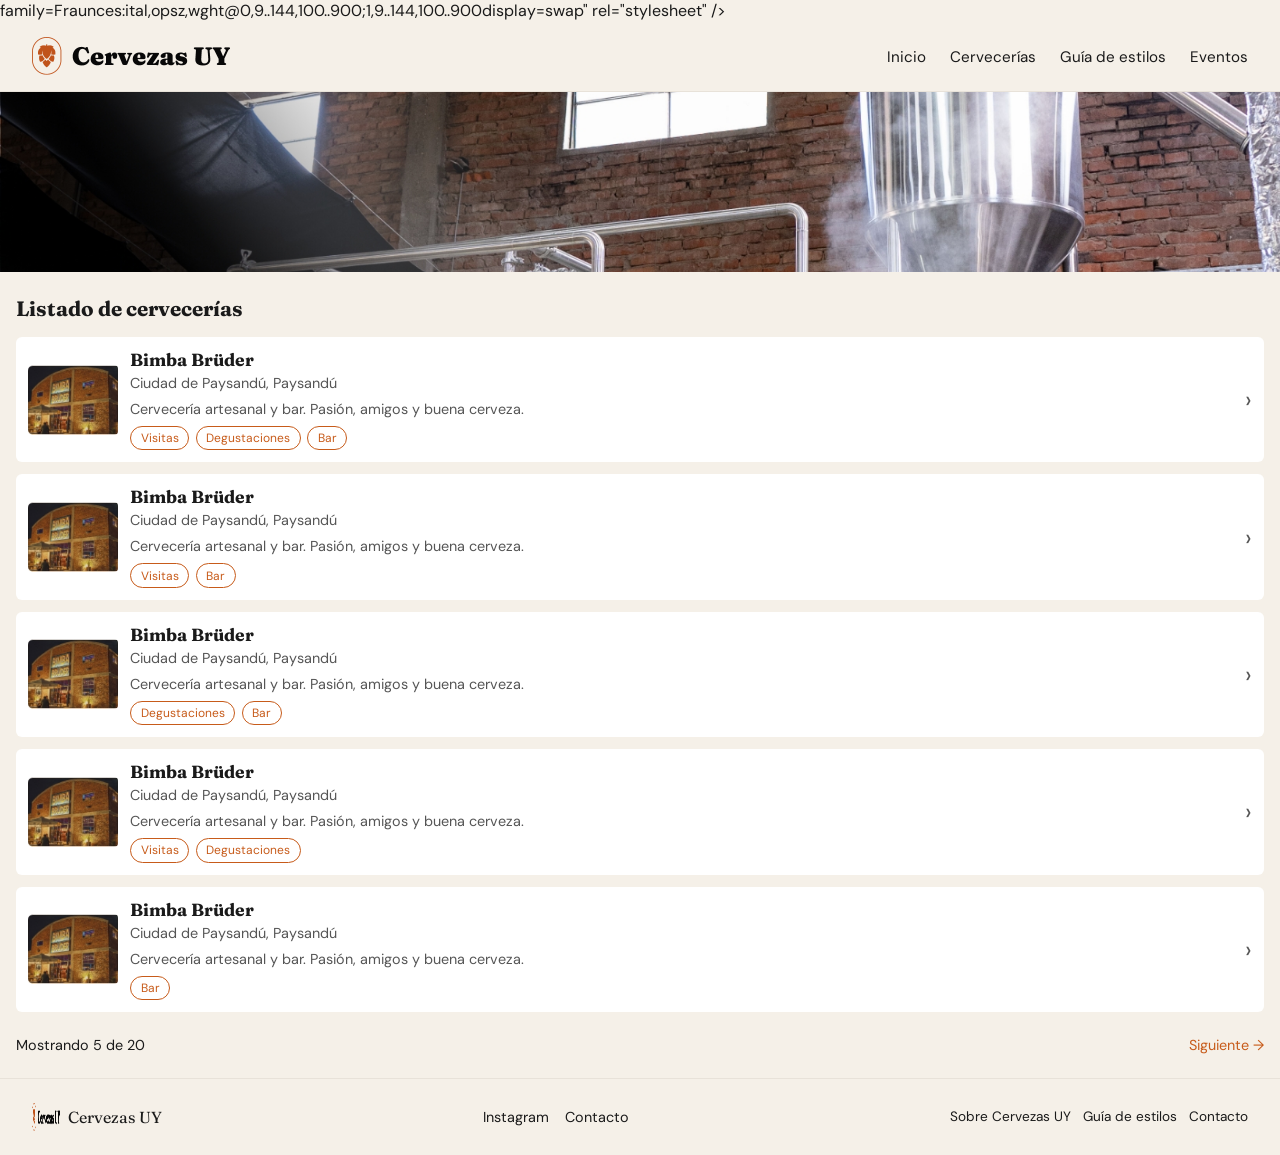
==== cervecerias.html @ 3a839fa4 "Add files via upload" ====
<!DOCTYPE html>
<html lang="es">
  <head>
    <meta charset="UTF-8" />
    <meta name="viewport" content="width=device-width, initial-scale=1, shrink-to-fit=no" />
    <title>Cervecerías – Cervezas UY</title>
    <link href="css/estilos.css" rel="stylesheet" />
    <link href="https://fonts.googleapis.com/css2?family=DM+Sans:ital,opsz,wght@0,9..40,100..1000;1,9..40,100..1000<link href="https://fonts.googleapis.com/css2?family=Playfair+Display:wght@700&family=Lato:wght@400;700&display=swap" rel="stylesheet" />family=Fraunces:ital,opsz,wght@0,9..144,100..900;1,9..144,100..900<link href="https://fonts.googleapis.com/css2?family=Playfair+Display:wght@700&family=Lato:wght@400;700&display=swap" rel="stylesheet" />display=swap" rel="stylesheet" />
  </head>
  <body>

    <header>
      <div id="logo">
        <img src="imagenes/logo.png" alt="Logo Cervezas UY" />
      </div>
      <nav>
        <ul>
          <li><a href="index.html">Inicio</a></li>
          <li><a href="cervecerias.html">Cervecerías</a></li>
          <li><a href="guia.html">Guía de estilos</a></li>
          <li><a href="eventos.html">Eventos</a></li>
        </ul>
      </nav>
    </header>

    <main>

      <section class="hero-interno">
        <figure>
          <img src="imagenes/hero_cervecerias.jpg" />
        </figure>
      </section>

      <section class="listado">
        <h2>Listado de cervecerías</h2>

        <ul class="lista-cervecerias">

          <li>
            <a href="ficha.html" class="tarjeta-lista">
              <figure>
                <img src="imagenes/bimba_bruder.jpg" alt="Bimba Brüder" />
              </figure>
              <div class="tarjeta-info">
                <h3>Bimba Brüder</h3>
                <p class="ubicacion">Ciudad de Paysandú, Paysandú</p>
                <p>Cervecería artesanal y bar. Pasión, amigos y buena cerveza.</p>
                <div class="etiquetas">
                  <span>Visitas</span>
                  <span>Degustaciones</span>
                  <span>Bar</span>
                </div>
              </div>
              <span class="flecha">›</span>
            </a>
          </li>

          <li>
            <a href="ficha.html" class="tarjeta-lista">
              <figure>
                <img src="imagenes/bimba_bruder.jpg" alt="Bimba Brüder" />
              </figure>
              <div class="tarjeta-info">
                <h3>Bimba Brüder</h3>
                <p class="ubicacion">Ciudad de Paysandú, Paysandú</p>
                <p>Cervecería artesanal y bar. Pasión, amigos y buena cerveza.</p>
                <div class="etiquetas">
                  <span>Visitas</span>
                  <span>Bar</span>
                </div>
              </div>
              <span class="flecha">›</span>
            </a>
          </li>

          <li>
            <a href="ficha.html" class="tarjeta-lista">
              <figure>
                <img src="imagenes/bimba_bruder.jpg" alt="Bimba Brüder" />
              </figure>
              <div class="tarjeta-info">
                <h3>Bimba Brüder</h3>
                <p class="ubicacion">Ciudad de Paysandú, Paysandú</p>
                <p>Cervecería artesanal y bar. Pasión, amigos y buena cerveza.</p>
                <div class="etiquetas">
                  <span>Degustaciones</span>
                  <span>Bar</span>
                </div>
              </div>
              <span class="flecha">›</span>
            </a>
          </li>

          <li>
            <a href="ficha.html" class="tarjeta-lista">
              <figure>
                <img src="imagenes/bimba_bruder.jpg" alt="Bimba Brüder" />
              </figure>
              <div class="tarjeta-info">
                <h3>Bimba Brüder</h3>
                <p class="ubicacion">Ciudad de Paysandú, Paysandú</p>
                <p>Cervecería artesanal y bar. Pasión, amigos y buena cerveza.</p>
                <div class="etiquetas">
                  <span>Visitas</span>
                  <span>Degustaciones</span>
                </div>
              </div>
              <span class="flecha">›</span>
            </a>
          </li>

          <li>
            <a href="ficha.html" class="tarjeta-lista">
              <figure>
                <img src="imagenes/bimba_bruder.jpg" alt="Bimba Brüder" />
              </figure>
              <div class="tarjeta-info">
                <h3>Bimba Brüder</h3>
                <p class="ubicacion">Ciudad de Paysandú, Paysandú</p>
                <p>Cervecería artesanal y bar. Pasión, amigos y buena cerveza.</p>
                <div class="etiquetas">
                  <span>Bar</span>
                </div>
              </div>
              <span class="flecha">›</span>
            </a>
          </li>

        </ul>

        <div class="paginacion">
          <span>Mostrando 5 de 20</span>
          <a href="#">Siguiente →</a>
        </div>

      </section>

    </main>

    <footer>
      <div id="logo-footer">
        <img src="imagenes/logo.png" alt="Logo Cervezas UY" />
        <span>Cervezas UY</span>
      </div>
      <div class="footer-redes">
        <a href="#">Instagram</a>
        <a href="#">Contacto</a>
      </div>
      <nav class="footer-nav">
        <a href="#">Sobre Cervezas UY</a>
        <a href="guia.html">Guía de estilos</a>
        <a href="#">Contacto</a>
      </nav>
    </footer>

  </body>
</html>
---- css/estilos.css ----
@charset "utf-8";

@import url('https://fonts.googleapis.com/css2?family=DM+Sans:ital,opsz,wght@0,9..40,100..1000;1,9..40,100..1000&family=Fraunces:ital,opsz,wght@0,9..144,100..900;1,9..144,100..900&display=swap');


* {
  box-sizing: border-box;
  margin: 0;
  padding: 0;
  border: 0;
}


:root {
  --crema: #f5f0e8;
  --naranja: #c75b1a;
  --negro: #1a1a1a;
  --gris-claro: #e8e2d9;
  --gris-texto: #555555;
  --fuente-titulo: 'Fraunces', serif;
  --fuente-cuerpo: 'DM Sans', sans-serif;
}


body {
  font-family: var(--fuente-cuerpo);
  background-color: var(--crema);
  color: var(--negro);
  font-size: 1rem;
}

img {
  max-width: 100%;
  height: auto;
  display: block;
}

a {
  color: var(--naranja);
  text-decoration: none;
}

ul {
  list-style: none;
}

h1, h2, h3 {
  font-family: var(--fuente-titulo);
}


header {
  background-color: var(--crema);
  padding: 1rem;
  display: flex;
  justify-content: space-between;
  align-items: center;
  border-bottom: 1px solid var(--gris-claro);
}

#logo {
  display: flex;
  align-items: center;
}

#logo img {
  width: 198px;
  height: 38px;
}


nav ul {
  display: none;
}



.hero {
  background-image: url('../imagenes/hero_inicio.jpg');
  background-size: cover;
  background-position: center;
  min-height: 240px;
  display: flex;
  align-items: flex-end;
  padding: 1.5rem;
}

.hero-texto h1 {
  font-size: 1.5rem;
  color: #fff;
  margin-bottom: 0.5rem;
}

.hero-texto p {
  color: #f0e8d8;
  font-size: 0.95rem;
}


.buscador {
  display: flex;
  gap: 0.5rem;
  padding: 1rem;
}

.buscador input {
  flex: 1;
  padding: 0.75rem 1rem;
  border: 1px solid var(--gris-claro);
  border-radius: 4px;
  font-family: var(--fuente-cuerpo);
  font-size: 0.9rem;
  background-color: #fff;
}

.buscador button {
  background-color: var(--naranja);
  color: #fff;
  padding: 0.75rem 1.2rem;
  border-radius: 4px;
  font-family: var(--fuente-cuerpo);
  font-weight: 700;
  cursor: pointer;
}


.seccion-titulo {
  display: flex;
  justify-content: space-between;
  align-items: center;
  margin-bottom: 1rem;
  padding: 0 1rem;
}

.seccion-titulo h2 {
  font-size: 1.3rem;
}

.seccion-titulo a {
  font-size: 0.9rem;
  color: var(--naranja);
}


.destacadas {
  padding: 1.5rem 0;
}

.grilla-cervecerias {
  display: flex;
  flex-direction: column;
  gap: 1rem;
  padding: 0 1rem;
}

.tarjeta {
  background-color: #fff;
  border-radius: 8px;
  overflow: hidden;
}

.tarjeta figure img {
  width: 100%;
  height: 160px;
  object-fit: cover;
}

.tarjeta-info {
  padding: 0.75rem;
}

.tarjeta-info h3 {
  font-size: 1.1rem;
  margin-bottom: 0.25rem;
}

.ubicacion {
  font-size: 0.85rem;
  color: var(--gris-texto);
  margin-bottom: 0.4rem;
}

.tarjeta-info p {
  font-size: 0.9rem;
  color: var(--gris-texto);
  margin-bottom: 0.5rem;
}



.etiquetas {
  display: flex;
  flex-wrap: wrap;
  gap: 0.4rem;
}

.etiquetas span {
  border: 1px solid var(--naranja);
  color: var(--naranja);
  font-size: 0.75rem;
  padding: 0.2rem 0.6rem;
  border-radius: 20px;
}


.agenda {
  background-color: var(--gris-claro);
  padding: 1.5rem 0;
  margin: 1.5rem 0;
}

.lista-eventos {
  display: flex;
  flex-direction: column;
  gap: 1rem;
  padding: 0 1rem;
}

.evento {
  display: flex;
  align-items: center;
  gap: 0.75rem;
  background-color: #fff;
  border-radius: 6px;
  padding: 0.75rem;
}

.evento-fecha {
  display: flex;
  flex-direction: column;
  align-items: center;
  min-width: 44px;
}

.evento-fecha .dia {
  font-size: 1.4rem;
  font-weight: 700;
  color: var(--naranja);
  line-height: 1;
}

.evento-fecha .mes {
  font-size: 0.7rem;
  color: var(--naranja);
  font-weight: 700;
}

.evento-info {
  flex: 1;
}

.evento-info h3 {
  font-size: 0.95rem;
  margin-bottom: 0.2rem;
}

.evento-info p {
  font-size: 0.8rem;
  color: var(--gris-texto);
}

.evento figure {
  width: 70px;
  flex-shrink: 0;
}

.evento figure img {
  width: 70px;
  height: 60px;
  object-fit: cover;
  border-radius: 4px;
}


.mapa-promo {
  text-align: center;
  padding: 2rem 1rem;
  border: 1px solid var(--gris-claro);
  margin: 0 1rem 1.5rem;
  border-radius: 6px;
}

.mapa-promo span {
  display: block;
  font-size: 2rem;
  margin-bottom: 0.5rem;
}

.mapa-promo a {
  font-size: 1rem;
  font-weight: 700;
}


.hero-interno figure img {
  width: 100%;
  height: 180px;
  object-fit: cover;
}

.listado {
  padding: 1.5rem 1rem;
}

.listado h2 {
  font-size: 1.3rem;
  margin-bottom: 1rem;
}

.lista-cervecerias {
  display: flex;
  flex-direction: column;
  gap: 0.75rem;
}

.tarjeta-lista {
  display: flex;
  align-items: center;
  gap: 0.75rem;
  background-color: #fff;
  border-radius: 6px;
  padding: 0.75rem;
  color: var(--negro);
}

.tarjeta-lista figure {
  width: 90px;
  flex-shrink: 0;
}

.tarjeta-lista figure img {
  width: 90px;
  height: 70px;
  object-fit: cover;
  border-radius: 4px;
}

.tarjeta-lista .tarjeta-info {
  flex: 1;
  padding: 0;
}

.flecha {
  font-size: 1.5rem;
  color: var(--gris-texto);
}

.paginacion {
  display: flex;
  justify-content: space-between;
  margin-top: 1.5rem;
  font-size: 0.9rem;
}


.hero-ficha figure img {
  width: 100%;
  height: 200px;
  object-fit: cover;
}

.ficha-contenido {
  padding: 1.5rem 1rem;
  display: flex;
  flex-direction: column;
  gap: 2rem;
}

.ficha-titulo h1 {
  font-size: 1.6rem;
  margin-bottom: 0.4rem;
}

.ficha-historia p {
  font-size: 0.95rem;
  color: var(--gris-texto);
  margin-bottom: 0.75rem;
  line-height: 1.6;
}

.ficha-servicios {
  display: grid;
  grid-template-columns: 1fr 1fr 1fr;
  gap: 0.5rem;
  background-color: var(--gris-claro);
  padding: 1rem;
  border-radius: 6px;
  text-align: center;
}

.servicio span {
  font-size: 1.5rem;
  display: block;
  margin-bottom: 0.3rem;
}

.servicio p {
  font-size: 0.8rem;
  color: var(--gris-texto);
}

.ficha-estilos h2,
.ficha-contacto h2,
.ficha-galeria h2,
.ficha-historia h2 {
  font-size: 1.1rem;
  margin-bottom: 0.75rem;
}

.contacto-grid {
  display: flex;
  flex-direction: column;
  gap: 1rem;
}

.mapa img {
  width: 100%;
  height: 140px;
  object-fit: cover;
  border-radius: 6px;
}

.datos-contacto {
  display: flex;
  flex-direction: column;
  gap: 0.5rem;
  font-size: 0.9rem;
}

/* GRID en la galería de fotos */
.galeria-grid {
  display: grid;
  grid-template-columns: 1fr 1fr 1fr;
  gap: 0.4rem;
}

.galeria-grid figure img {
  width: 100%;
  height: 90px;
  object-fit: cover;
  border-radius: 4px;
}


.hero-guia {
  position: relative;
}

.hero-guia figure img {
  width: 100%;
  height: 200px;
  object-fit: cover;
}

.hero-guia-texto {
  background-color: rgba(0,0,0,0.55);
  padding: 1.2rem;
  position: absolute;
  bottom: 0;
  left: 0;
  right: 0;
}

.hero-guia-texto h1 {
  color: #fff;
  font-size: 1.4rem;
  margin-bottom: 0.3rem;
}

.hero-guia-texto p {
  color: #f0e8d8;
  font-size: 0.9rem;
}

.intro-guia {
  padding: 1rem;
}

.intro-box {
  display: flex;
  gap: 0.75rem;
  align-items: flex-start;
  background-color: var(--gris-claro);
  padding: 1rem;
  border-radius: 6px;
  border-left: 3px solid var(--naranja);
}

.intro-box span {
  font-size: 1.5rem;
}

.intro-box p {
  font-size: 0.9rem;
  color: var(--gris-texto);
  line-height: 1.5;
}

.lista-estilos {
  padding: 0 1rem;
  display: flex;
  flex-direction: column;
  gap: 1.5rem;
}

.estilo {
  display: flex;
  gap: 0.75rem;
  align-items: flex-start;
}

.estilo figure {
  width: 80px;
  flex-shrink: 0;
}

.estilo figure img {
  width: 80px;
  height: 80px;
  object-fit: cover;
  border-radius: 50%;
}

.estilo-info h2 {
  font-size: 1rem;
  margin-bottom: 0.2rem;
}

.estilo-subtitulo {
  color: var(--naranja);
  font-size: 0.8rem;
  margin-bottom: 0.4rem;
}

.estilo-info p {
  font-size: 0.85rem;
  color: var(--gris-texto);
  line-height: 1.5;
  margin-bottom: 0.4rem;
}

.indicadores {
  background-color: var(--naranja);
  padding: 0.4rem 0.75rem;
  border-radius: 4px;
  display: flex;
  gap: 1rem;
}

.indicadores span {
  color: #fff;
  font-size: 0.75rem;
}

.cierre-guia {
  text-align: center;
  padding: 2rem 1rem;
  border: 1px solid var(--gris-claro);
  margin: 1.5rem 1rem;
  border-radius: 6px;
  font-weight: 700;
  font-size: 1rem;
}


.hero-eventos {
  position: relative;
}

.hero-eventos figure img {
  width: 100%;
  height: 200px;
  object-fit: cover;
}

.hero-eventos-texto {
  background-color: rgba(0,0,0,0.5);
  padding: 1.2rem;
  position: absolute;
  bottom: 0;
  left: 0;
  right: 0;
}

.hero-eventos-texto h1 {
  color: #fff;
  font-size: 1.4rem;
  margin-bottom: 0.3rem;
}

.hero-eventos-texto p {
  color: #f0e8d8;
  font-size: 0.9rem;
}

.filtros {
  display: flex;
  gap: 0.5rem;
  padding: 1rem;
  flex-wrap: wrap;
}

.filtro {
  border: 1px solid var(--negro);
  background-color: transparent;
  padding: 0.4rem 1rem;
  border-radius: 20px;
  font-family: var(--fuente-cuerpo);
  font-size: 0.85rem;
  cursor: pointer;
}

.filtro.activo {
  background-color: var(--naranja);
  color: #fff;
  border-color: var(--naranja);
}

.agenda-eventos {
  padding: 1rem 0 1.5rem;
}

.enviar-evento {
  text-align: center;
  background-color: var(--gris-claro);
  padding: 2rem 1rem;
  margin: 0 1rem 1.5rem;
  border-radius: 6px;
}

.enviar-evento h2 {
  font-size: 1.2rem;
  margin-bottom: 0.75rem;
}

.enviar-evento p {
  font-size: 0.9rem;
  color: var(--gris-texto);
  margin-bottom: 1.2rem;
  line-height: 1.5;
}

.boton-naranja {
  display: inline-block;
  background-color: var(--naranja);
  color: #fff;
  padding: 0.75rem 1.5rem;
  border-radius: 4px;
  font-weight: 700;
  font-size: 0.9rem;
}



footer {
  background-color: var(--crema);
  border-top: 1px solid var(--gris-claro);
  padding: 1.5rem 1rem;
  display: flex;
  flex-direction: column;
  gap: 1rem;
}

#logo-footer {
  display: flex;
  align-items: center;
  gap: 0.5rem;
}

#logo-footer img {
  width: 28px;
  height: 28px;
}

#logo-footer span {
  font-family: var(--fuente-titulo);
  font-size: 1rem;
}

.footer-redes {
  display: flex;
  gap: 1rem;
}

.footer-redes a {
  font-size: 0.9rem;
  color: var(--negro);
}

.footer-nav {
  display: flex;
  flex-wrap: wrap;
  gap: 0.75rem;
}

.footer-nav a {
  font-size: 0.85rem;
  color: var(--negro);
}



@media (min-width: 640px) {

  header {
    padding: 1rem 2rem;
  }

  nav ul {
    display: flex;
    gap: 1.5rem;
  }

  nav ul li a {
    font-size: 0.95rem;
    color: var(--negro);
  }

  nav ul li a:hover {
    color: var(--naranja);
  }

  
  .grilla-cervecerias {
    display: grid;
    grid-template-columns: 1fr 1fr;
    gap: 1rem;
    padding: 0 2rem;
  }

  .seccion-titulo {
    padding: 0 2rem;
  }

  .buscador {
    padding: 1rem 2rem;
  }

  .agenda {
    padding: 1.5rem 0;
  }

  .lista-eventos {
    padding: 0 2rem;
  }

  .hero-texto h1 {
    font-size: 2rem;
    max-width: 60%;
  }

  .hero {
    min-height: 340px;
    padding: 2rem;
  }

  .contacto-grid {
    flex-direction: row;
  }

  .mapa {
    flex: 1;
  }

  .datos-contacto {
    flex: 1;
  }

  footer {
    flex-direction: row;
    flex-wrap: wrap;
    justify-content: space-between;
    align-items: center;
    padding: 1.5rem 2rem;
  }
}
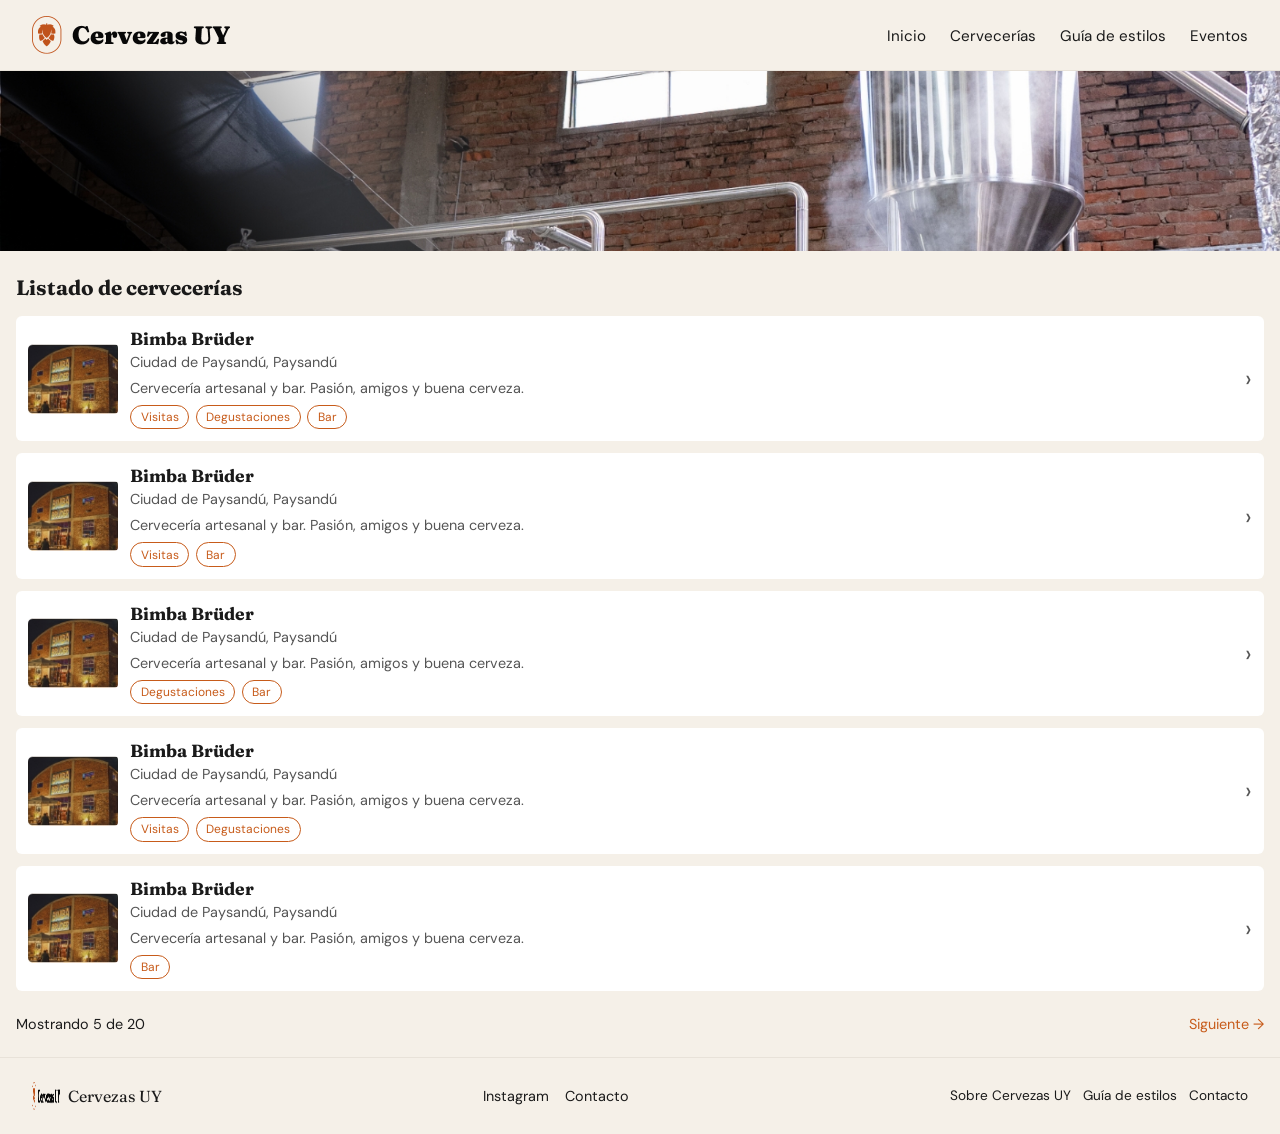
==== commit 477950c5: "Add files via upload" ====
--- a/cervecerias.html
+++ b/cervecerias.html
@@ -5,7 +5,7 @@
     <meta name="viewport" content="width=device-width, initial-scale=1, shrink-to-fit=no" />
     <title>Cervecerías – Cervezas UY</title>
     <link href="css/estilos.css" rel="stylesheet" />
-    <link href="https://fonts.googleapis.com/css2?family=DM+Sans:ital,opsz,wght@0,9..40,100..1000;1,9..40,100..1000<link href="https://fonts.googleapis.com/css2?family=Playfair+Display:wght@700&family=Lato:wght@400;700&display=swap" rel="stylesheet" />family=Fraunces:ital,opsz,wght@0,9..144,100..900;1,9..144,100..900<link href="https://fonts.googleapis.com/css2?family=Playfair+Display:wght@700&family=Lato:wght@400;700&display=swap" rel="stylesheet" />display=swap" rel="stylesheet" />
+  <link href="https://fonts.googleapis.com/css2?family=DM+Sans:ital,opsz,wght@0,9..40,100..1000;1,9..40,100..1000&family=Fraunces:ital,opsz,wght@0,9..144,100..900;1,9..144,100..900&display=swap" rel="stylesheet">
   </head>
   <body>
 
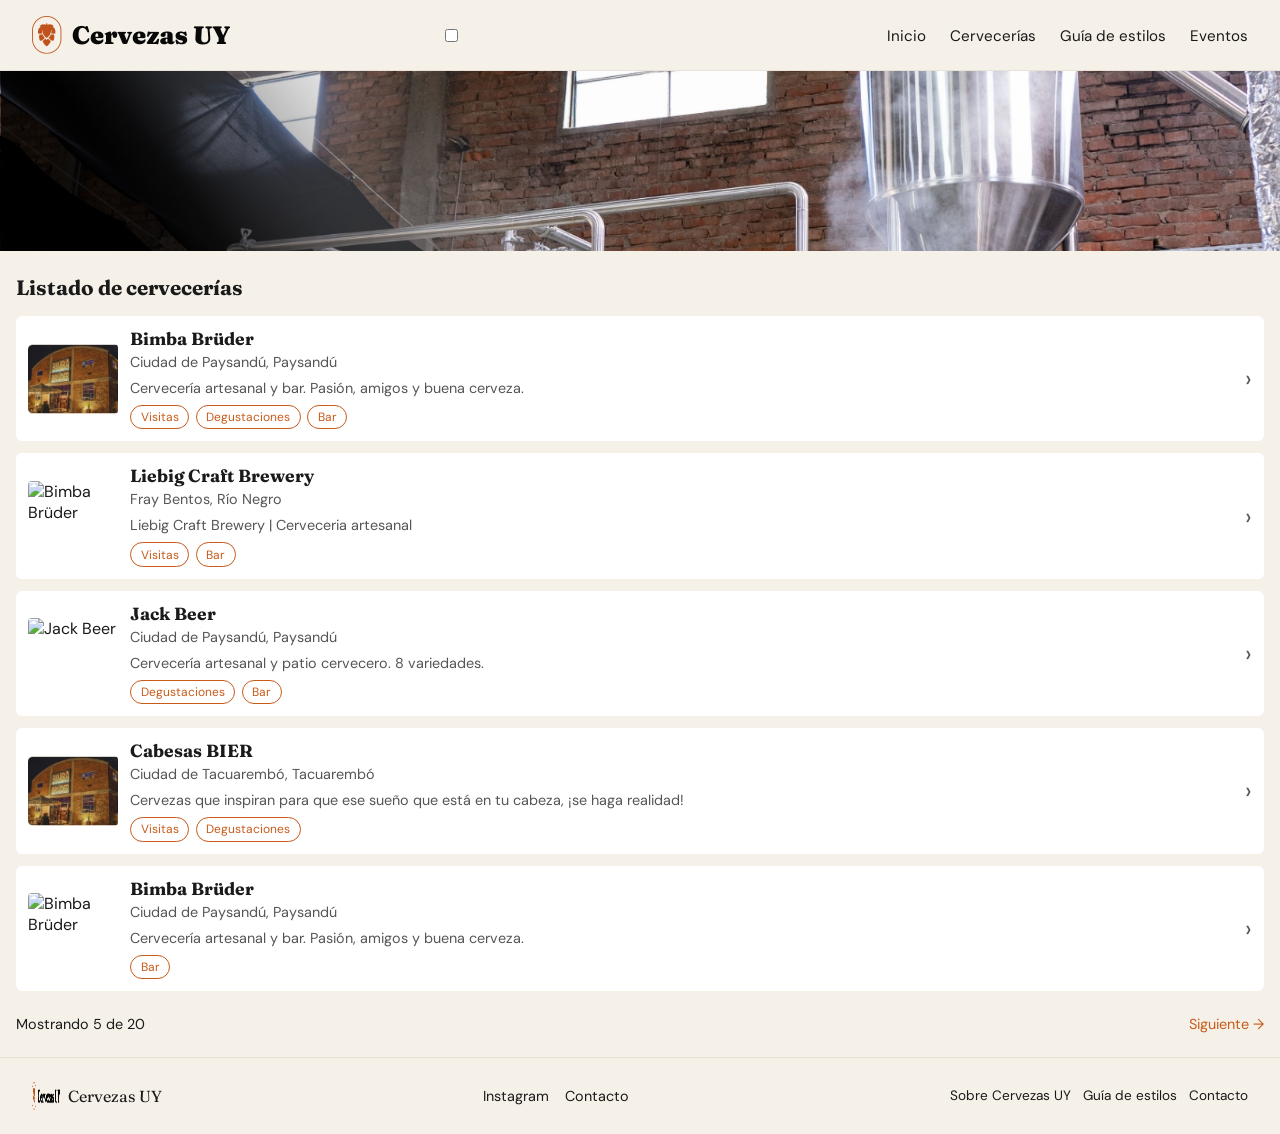
==== commit 456edb91: "Add files via upload" ====
--- a/cervecerias.html
+++ b/cervecerias.html
@@ -5,7 +5,6 @@
     <meta name="viewport" content="width=device-width, initial-scale=1, shrink-to-fit=no" />
     <title>Cervecerías – Cervezas UY</title>
     <link href="css/estilos.css" rel="stylesheet" />
-  <link href="https://fonts.googleapis.com/css2?family=DM+Sans:ital,opsz,wght@0,9..40,100..1000;1,9..40,100..1000&family=Fraunces:ital,opsz,wght@0,9..144,100..900;1,9..144,100..900&display=swap" rel="stylesheet">
   </head>
   <body>
 
@@ -13,6 +12,16 @@
       <div id="logo">
         <img src="imagenes/logo.png" alt="Logo Cervezas UY" />
       </div>
+
+
+        <!-- El checkbox "prende y apaga" el menú -->
+ <input type="checkbox" id="menu-toggle" />
+ <!-- Las tres span son las tres líneas hechas con CSS -->
+ <label for="menu-toggle" class="hamburguesa">
+    <span></span>
+    <span></span>
+    <span></span>
+  </label>
       <nav>
         <ul>
           <li><a href="index.html">Inicio</a></li>
@@ -21,6 +30,11 @@
           <li><a href="eventos.html">Eventos</a></li>
         </ul>
       </nav>
+
+    </header>
+
+
+
     </header>
 
     <main>
@@ -58,12 +72,12 @@
           <li>
             <a href="ficha.html" class="tarjeta-lista">
               <figure>
-                <img src="imagenes/bimba_bruder.jpg" alt="Bimba Brüder" />
+                <img src="imagenes/liebig.png" alt="Bimba Brüder" />
               </figure>
               <div class="tarjeta-info">
-                <h3>Bimba Brüder</h3>
-                <p class="ubicacion">Ciudad de Paysandú, Paysandú</p>
-                <p>Cervecería artesanal y bar. Pasión, amigos y buena cerveza.</p>
+                <h3>Liebig Craft Brewery</h3>
+                <p class="ubicacion">Fray Bentos, Río Negro</p>
+                <p>Liebig Craft Brewery | Cerveceria artesanal</p>
                 <div class="etiquetas">
                   <span>Visitas</span>
                   <span>Bar</span>
@@ -76,12 +90,12 @@
           <li>
             <a href="ficha.html" class="tarjeta-lista">
               <figure>
-                <img src="imagenes/bimba_bruder.jpg" alt="Bimba Brüder" />
+                <img src="imagenes/jack_beer.jpg" alt="Jack Beer" />
               </figure>
               <div class="tarjeta-info">
-                <h3>Bimba Brüder</h3>
+                <h3>Jack Beer</h3>
                 <p class="ubicacion">Ciudad de Paysandú, Paysandú</p>
-                <p>Cervecería artesanal y bar. Pasión, amigos y buena cerveza.</p>
+                <p>Cervecería artesanal y patio cervecero. 8 variedades. </p>
                 <div class="etiquetas">
                   <span>Degustaciones</span>
                   <span>Bar</span>
@@ -94,12 +108,12 @@
           <li>
             <a href="ficha.html" class="tarjeta-lista">
               <figure>
-                <img src="imagenes/bimba_bruder.jpg" alt="Bimba Brüder" />
+                <img src="imagenes/bimba_bruder.jpg" alt="Cabesas BIER" />
               </figure>
               <div class="tarjeta-info">
-                <h3>Bimba Brüder</h3>
-                <p class="ubicacion">Ciudad de Paysandú, Paysandú</p>
-                <p>Cervecería artesanal y bar. Pasión, amigos y buena cerveza.</p>
+                <h3>Cabesas BIER</h3>
+                <p class="ubicacion">Ciudad de Tacuarembó, Tacuarembó</p>
+                <p>Cervezas que inspiran para que ese sueño que está en tu cabeza, ¡se haga realidad!</p>
                 <div class="etiquetas">
                   <span>Visitas</span>
                   <span>Degustaciones</span>
@@ -112,7 +126,7 @@
           <li>
             <a href="ficha.html" class="tarjeta-lista">
               <figure>
-                <img src="imagenes/bimba_bruder.jpg" alt="Bimba Brüder" />
+                <img src="imagenes/cabesas_bier.jpg" alt="Bimba Brüder" />
               </figure>
               <div class="tarjeta-info">
                 <h3>Bimba Brüder</h3>
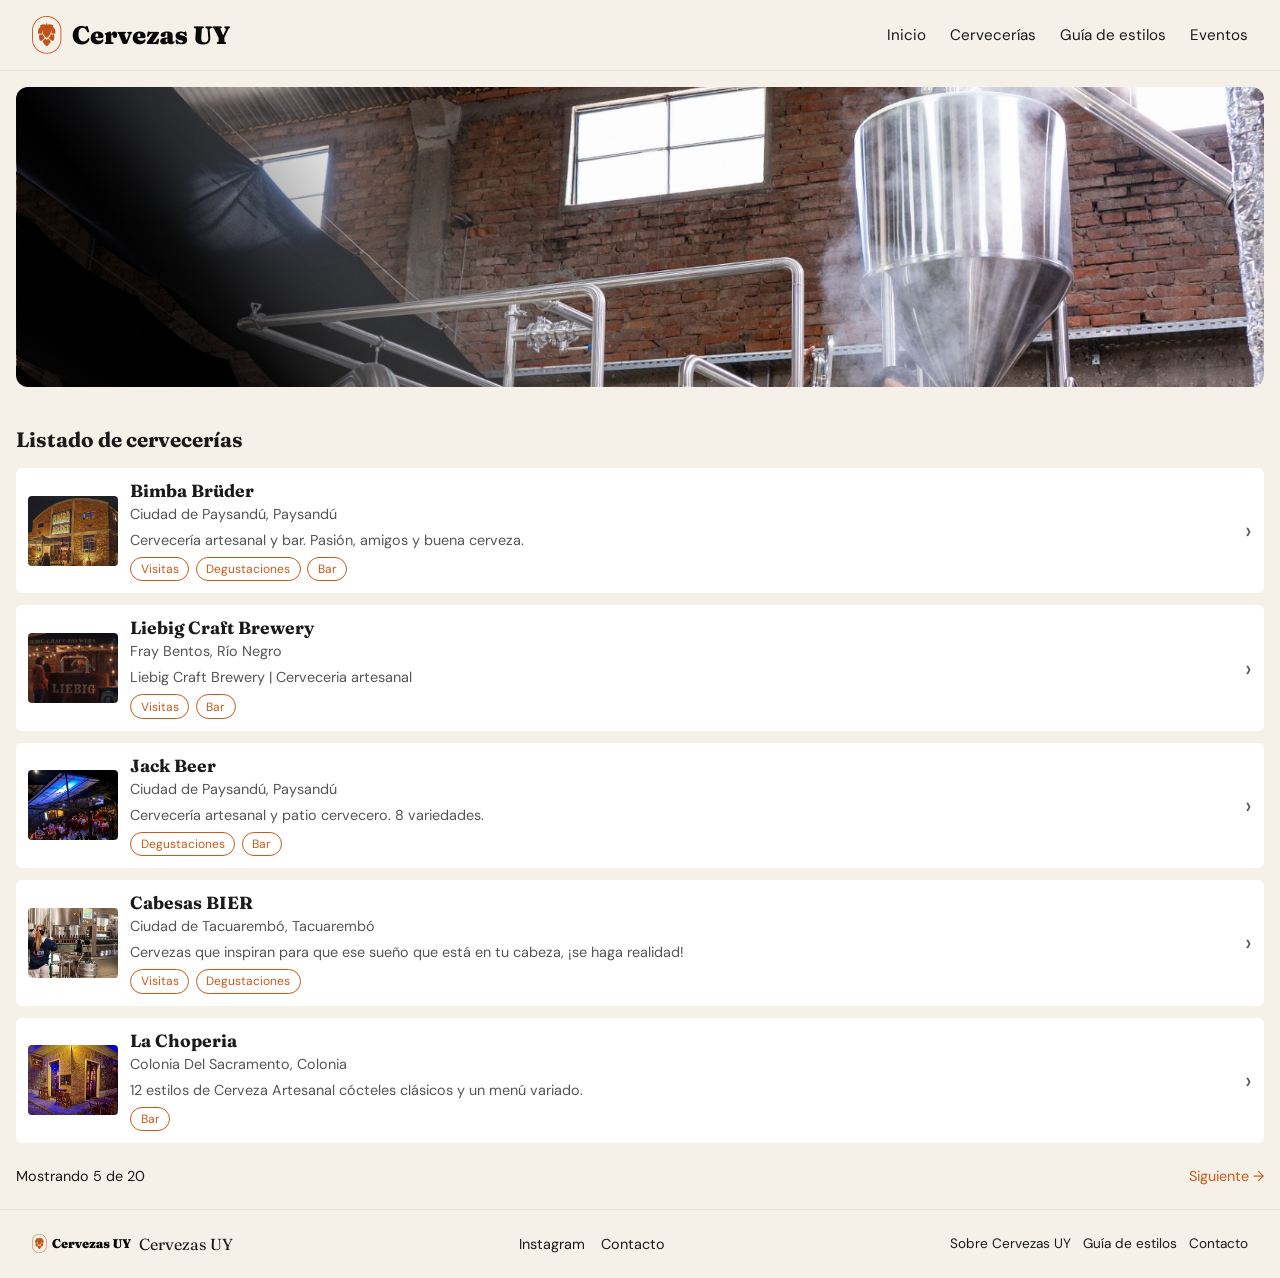
==== commit 76bfe771: "Add files via upload" ====
--- a/cervecerias.html
+++ b/cervecerias.html
@@ -72,7 +72,7 @@
           <li>
             <a href="ficha.html" class="tarjeta-lista">
               <figure>
-                <img src="imagenes/liebig.png" alt="Bimba Brüder" />
+                <img src="imagenes/liebig.png" alt="Liebig Craft Brewery" />
               </figure>
               <div class="tarjeta-info">
                 <h3>Liebig Craft Brewery</h3>
@@ -108,7 +108,7 @@
           <li>
             <a href="ficha.html" class="tarjeta-lista">
               <figure>
-                <img src="imagenes/bimba_bruder.jpg" alt="Cabesas BIER" />
+                <img src="imagenes/cabesas_bier.jpg" alt="Cabesas BIER" />
               </figure>
               <div class="tarjeta-info">
                 <h3>Cabesas BIER</h3>
@@ -126,12 +126,12 @@
           <li>
             <a href="ficha.html" class="tarjeta-lista">
               <figure>
-                <img src="imagenes/cabesas_bier.jpg" alt="Bimba Brüder" />
+                <img src="imagenes/la_choperia.jpg" alt="La Choperia" />
               </figure>
               <div class="tarjeta-info">
-                <h3>Bimba Brüder</h3>
-                <p class="ubicacion">Ciudad de Paysandú, Paysandú</p>
-                <p>Cervecería artesanal y bar. Pasión, amigos y buena cerveza.</p>
+                <h3>La Choperia</h3>
+                <p class="ubicacion">Colonia Del Sacramento, Colonia</p>
+                <p>12 estilos de Cerveza Artesanal cócteles clásicos y un menú variado.</p>
                 <div class="etiquetas">
                   <span>Bar</span>
                 </div>
--- a/css/estilos.css
+++ b/css/estilos.css
@@ -29,6 +29,12 @@
   font-size: 1rem;
 }
 
+.contenedor {
+  max-width: 900px;
+  margin: 0 auto;
+  padding: 0 1rem;
+}
+
 img {
   max-width: 100%;
   height: auto;
@@ -55,26 +61,90 @@
   display: flex;
   justify-content: space-between;
   align-items: center;
+  flex-wrap: wrap;
   border-bottom: 1px solid var(--gris-claro);
 }
 
 #logo {
   display: flex;
   align-items: center;
+  gap: 0.5rem;
+  flex: 1;  
 }
 
 #logo img {
-  width: 198px;
   height: 38px;
-}
-
+  width: auto;
+}
+
+
+/* El checkbox no se ve, solo funciona como interruptor */
+#menu-toggle {
+  display: none;
+  position: absolute;  
+}
+
+/* Las tres líneas de la hamburguesa */
+.hamburguesa {
+  display: flex;
+  flex-direction: column;
+  gap: 5px;
+  cursor: pointer;
+  padding: 4px;
+}
+
+.hamburguesa span {
+  display: block;
+  width: 24px;
+  height: 2px;
+  background-color: var(--negro);
+  transition: all 0.3s;
+}
+
+/* Animación al abrir: las líneas se convierten en X */
+#menu-toggle:checked + .hamburguesa span:nth-child(1) {
+  transform: translateY(7px) rotate(45deg);
+}
+
+#menu-toggle:checked + .hamburguesa span:nth-child(2) {
+  opacity: 0;
+}
+
+#menu-toggle:checked + .hamburguesa span:nth-child(3) {
+  transform: translateY(-7px) rotate(-45deg);
+}
+
+/* Menú cerrado por defecto en mobile */
+nav {
+  width: 100%;
+  max-height: 0;
+  overflow: hidden;
+  transition: max-height 0.3s ease;
+}
+
+/* Menú abierto cuando el checkbox está marcado */
+#menu-toggle:checked ~ nav {
+  max-height: 300px;
+}
 
 nav ul {
-  display: none;
-}
-
-
-
+  display: flex;
+  flex-direction: column;
+  padding: 0.75rem 0;
+  border-top: 1px solid var(--gris-claro);
+  margin-top: 0.75rem;
+}
+
+nav ul li a {
+  display: block;
+  padding: 0.6rem 0;
+  font-size: 1rem;
+  color: var(--negro);
+}
+
+nav ul li a:hover {
+  color: var(--naranja);
+}
 .hero {
   background-image: url('../imagenes/hero_inicio.jpg');
   background-size: cover;
@@ -83,6 +153,9 @@
   display: flex;
   align-items: flex-end;
   padding: 1.5rem;
+  border-radius: 12px;
+  overflow: hidden;
+  margin: 1rem;
 }
 
 .hero-texto h1 {
@@ -291,10 +364,15 @@
   font-weight: 700;
 }
 
+.hero-interno {
+  margin: 1rem;
+  border-radius: 12px;
+  overflow: hidden;
+}
 
 .hero-interno figure img {
   width: 100%;
-  height: 180px;
+  height: 300px;
   object-fit: cover;
 }
 
@@ -352,15 +430,22 @@
   font-size: 0.9rem;
 }
 
-
+.hero-ficha {
+  margin: 1rem;
+  border-radius: 12px;
+  overflow: hidden;
+}
 .hero-ficha figure img {
   width: 100%;
-  height: 200px;
-  object-fit: cover;
+height: 300px;
+object-fit: cover;
 }
 
 .ficha-contenido {
-  padding: 1.5rem 1rem;
+  background-color: #fff;
+  border-radius: 8px;
+  margin: 2rem 1rem;
+  padding: 1.5rem;
   display: flex;
   flex-direction: column;
   gap: 2rem;
@@ -378,21 +463,48 @@
   line-height: 1.6;
 }
 
+
 .ficha-servicios {
+  background-color: var(--crema);
+  padding: 1.5rem;
+  border-radius: 8px;
   display: grid;
-  grid-template-columns: 1fr 1fr 1fr;
+  grid-template-columns: repeat(3, 1fr);
+  gap: 1rem;
+  text-align: center;
+}
+
+.servicio {
+  display: flex;
+  flex-direction: column;
+  align-items: center;
+  gap: 0.25rem;
+}
+
+.servicio-icono {
+  width: 1.8rem;
+  height: 1.8rem;
+  object-fit: contain;
+  margin-bottom: 0.5rem;
+}
+
+.servicio p {
+  margin: 0;
+  font-size: 0.8rem;
+  color: var(--gris-texto);
+}
+
+.datos-contacto li {
+  display: flex;
+  align-items: center;
   gap: 0.5rem;
-  background-color: var(--gris-claro);
-  padding: 1rem;
-  border-radius: 6px;
-  text-align: center;
-}
-
-.servicio span {
-  font-size: 1.5rem;
-  display: block;
-  margin-bottom: 0.3rem;
-}
+}
+
+.contacto-icono {
+  width: 1.2rem;
+  height: 1.2rem;
+}
+
 
 .servicio p {
   font-size: 0.8rem;
@@ -413,10 +525,20 @@
   gap: 1rem;
 }
 
-.mapa img {
+.ficha-contacto {
+  background-color: var(--crema);
+  padding: 1rem;
+  border-radius: 8px;
+}
+
+.ficha-contacto .mapa-embed {
   width: 100%;
-  height: 140px;
-  object-fit: cover;
+  margin-bottom: 0;
+}
+
+.ficha-contacto .mapa-embed iframe {
+  width: 100%;
+  height: 120px;
   border-radius: 6px;
 }
 
@@ -424,7 +546,19 @@
   display: flex;
   flex-direction: column;
   gap: 0.5rem;
-  font-size: 0.9rem;
+  font-size: 0.85rem;
+}
+
+.datos-contacto li {
+  display: flex;
+  align-items: center;
+  gap: 0.5rem;
+}
+
+.contacto-icono {
+  width: 1.1rem;
+  height: 1.1rem;
+  object-fit: contain;
 }
 
 /* GRID en la galería de fotos */
@@ -441,26 +575,28 @@
   border-radius: 4px;
 }
 
-
 .hero-guia {
   position: relative;
-}
-
+  margin: 1rem;
+  border-radius: 12px;
+  overflow: hidden;
+}
 .hero-guia figure img {
   width: 100%;
-  height: 200px;
+  height: 300px;
   object-fit: cover;
 }
 
 .hero-guia-texto {
   background-color: rgba(0,0,0,0.55);
   padding: 1.2rem;
+
   position: absolute;
   bottom: 0;
   left: 0;
   right: 0;
-}
-
+  z-index: 2;
+}
 .hero-guia-texto h1 {
   color: #fff;
   font-size: 1.4rem;
@@ -476,14 +612,23 @@
   padding: 1rem;
 }
 
-.intro-box {
-  display: flex;
-  gap: 0.75rem;
-  align-items: flex-start;
-  background-color: var(--gris-claro);
-  padding: 1rem;
-  border-radius: 6px;
-  border-left: 3px solid var(--naranja);
+.intro-box{
+    display: flex;
+    align-items: center;
+    gap: 1.5rem;
+    padding: 1.5rem;
+    border-left: 0.3rem solid var(--naranja);
+    background: rgba(255,255,255,.2);
+    border-radius: 0.75rem;
+}
+
+.intro-icono{
+    width: 4.5rem;
+    height: 4.5rem;
+
+    flex-shrink: 0;
+
+    object-fit: contain;
 }
 
 .intro-box span {
@@ -509,11 +654,17 @@
   align-items: flex-start;
 }
 
-.estilo figure {
-  width: 80px;
-  flex-shrink: 0;
-}
-
+.estilo figure{
+    flex-shrink: 0;
+}
+
+.estilo figure img{
+    width: 5rem;
+    height: 5rem;
+    border-radius: 50%;
+    object-fit: cover;
+    display: block;
+}
 .estilo figure img {
   width: 80px;
   height: 80px;
@@ -565,11 +716,15 @@
 
 .hero-eventos {
   position: relative;
+    border-radius: 12px;
+  overflow: hidden;
+  margin: 1rem;
+  
 }
 
 .hero-eventos figure img {
   width: 100%;
-  height: 200px;
+height: 300px;
   object-fit: cover;
 }
 
@@ -580,6 +735,7 @@
   bottom: 0;
   left: 0;
   right: 0;
+  z-index: 2;
 }
 
 .hero-eventos-texto h1 {
@@ -650,7 +806,17 @@
   font-size: 0.9rem;
 }
 
-
+.mapa-embed {
+  width: 100%;
+  margin-bottom: 1rem;
+}
+
+.mapa-embed iframe {
+  width: 100%;
+  height: 300px;
+  display: block;
+  border-radius: 6px;
+}
 
 footer {
   background-color: var(--crema);
@@ -668,8 +834,8 @@
 }
 
 #logo-footer img {
-  width: 28px;
-  height: 28px;
+  width: 99px;
+  height: 19px;
 }
 
 #logo-footer span {
@@ -698,7 +864,24 @@
   color: var(--negro);
 }
 
-
+.video-presentacion{
+    padding: 1.5rem 1rem;
+}
+
+.video-embed{
+    position: relative;
+    padding-bottom: 56.25%;
+    height: 0;
+    overflow: hidden;
+    border-radius: 12px;
+}
+
+.video-embed iframe{
+    position: absolute;
+    inset: 0;
+    width: 100%;
+    height: 100%;
+}
 
 @media (min-width: 640px) {
 
@@ -720,6 +903,30 @@
     color: var(--naranja);
   }
 
+  /* En tablet/desktop se oculta la hamburguesa */
+.hamburguesa {
+  display: none;
+}
+
+/* El nav siempre visible, sin animación */
+nav {
+  width: auto;
+  max-height: none;
+  overflow: visible;
+}
+
+nav ul {
+  flex-direction: row;
+  gap: 1.5rem;
+  padding: 0;
+  border-top: none;
+  margin-top: 0;
+}
+
+nav ul li a {
+  padding: 0;
+  font-size: 0.95rem;
+}
   
   .grilla-cervecerias {
     display: grid;
@@ -754,9 +961,15 @@
     padding: 2rem;
   }
 
-  .contacto-grid {
-    flex-direction: row;
-  }
+ .contacto-grid {
+  flex-direction: row;
+  align-items: center;
+}
+
+.ficha-contacto .mapa-embed {
+  width: 40%;
+  flex-shrink: 0;
+}
 
   .mapa {
     flex: 1;
@@ -773,4 +986,77 @@
     align-items: center;
     padding: 1.5rem 2rem;
   }
-}
+.lista-estilos{
+    display:grid;
+    grid-template-columns:1fr 1fr;
+    gap:1.5rem;
+}
+  
+.ficha-contenido {
+    margin: 2rem 1rem;
+    padding: 2rem;
+}
+}
+
+
+@media (min-width: 1024px) {
+
+  /* DESTACADAS: 4 columnas */
+  .grilla-cervecerias {
+    grid-template-columns: 1fr 1fr 1fr 1fr;
+    padding: 0 2rem;
+  }
+
+  /* Las tarjetas vuelven a comportarse como columna:
+     imagen arriba, info abajo */
+  .tarjeta {
+    display: flex;
+    flex-direction: column;
+  }
+
+  .tarjeta figure img {
+    width: 100%;
+    height: 200px;
+    object-fit: cover;
+  }
+
+  /* AGENDA: dos columnas con borde */
+  .agenda {
+    margin: 1.5rem 2rem;
+    border: 1px solid var(--gris-claro);
+    border-radius: 8px;
+    padding: 1.5rem;
+  }
+
+  .lista-eventos {
+    display: grid;
+    grid-template-columns: 1fr 1fr;
+    gap: 1rem;
+    padding: 0;
+  }
+  .lista-estilos{
+    grid-template-columns:repeat(3,1fr);
+}
+  .ficha-grid {
+    display: grid;
+    grid-template-columns: 1.5fr 1fr;
+    gap: 3rem;
+    align-items: start;
+  }
+
+.ficha-contacto {
+  background-color: var(--crema);
+  padding: 1.5rem;
+  border-radius: 8px;
+}
+
+.ficha-contacto .mapa-embed iframe {
+  height: 150px;
+}
+.ficha-contenido {
+    max-width: 1100px;
+    width: calc(100% - 2rem);
+    margin: 2rem auto;
+    padding: 2rem;
+}
+}
